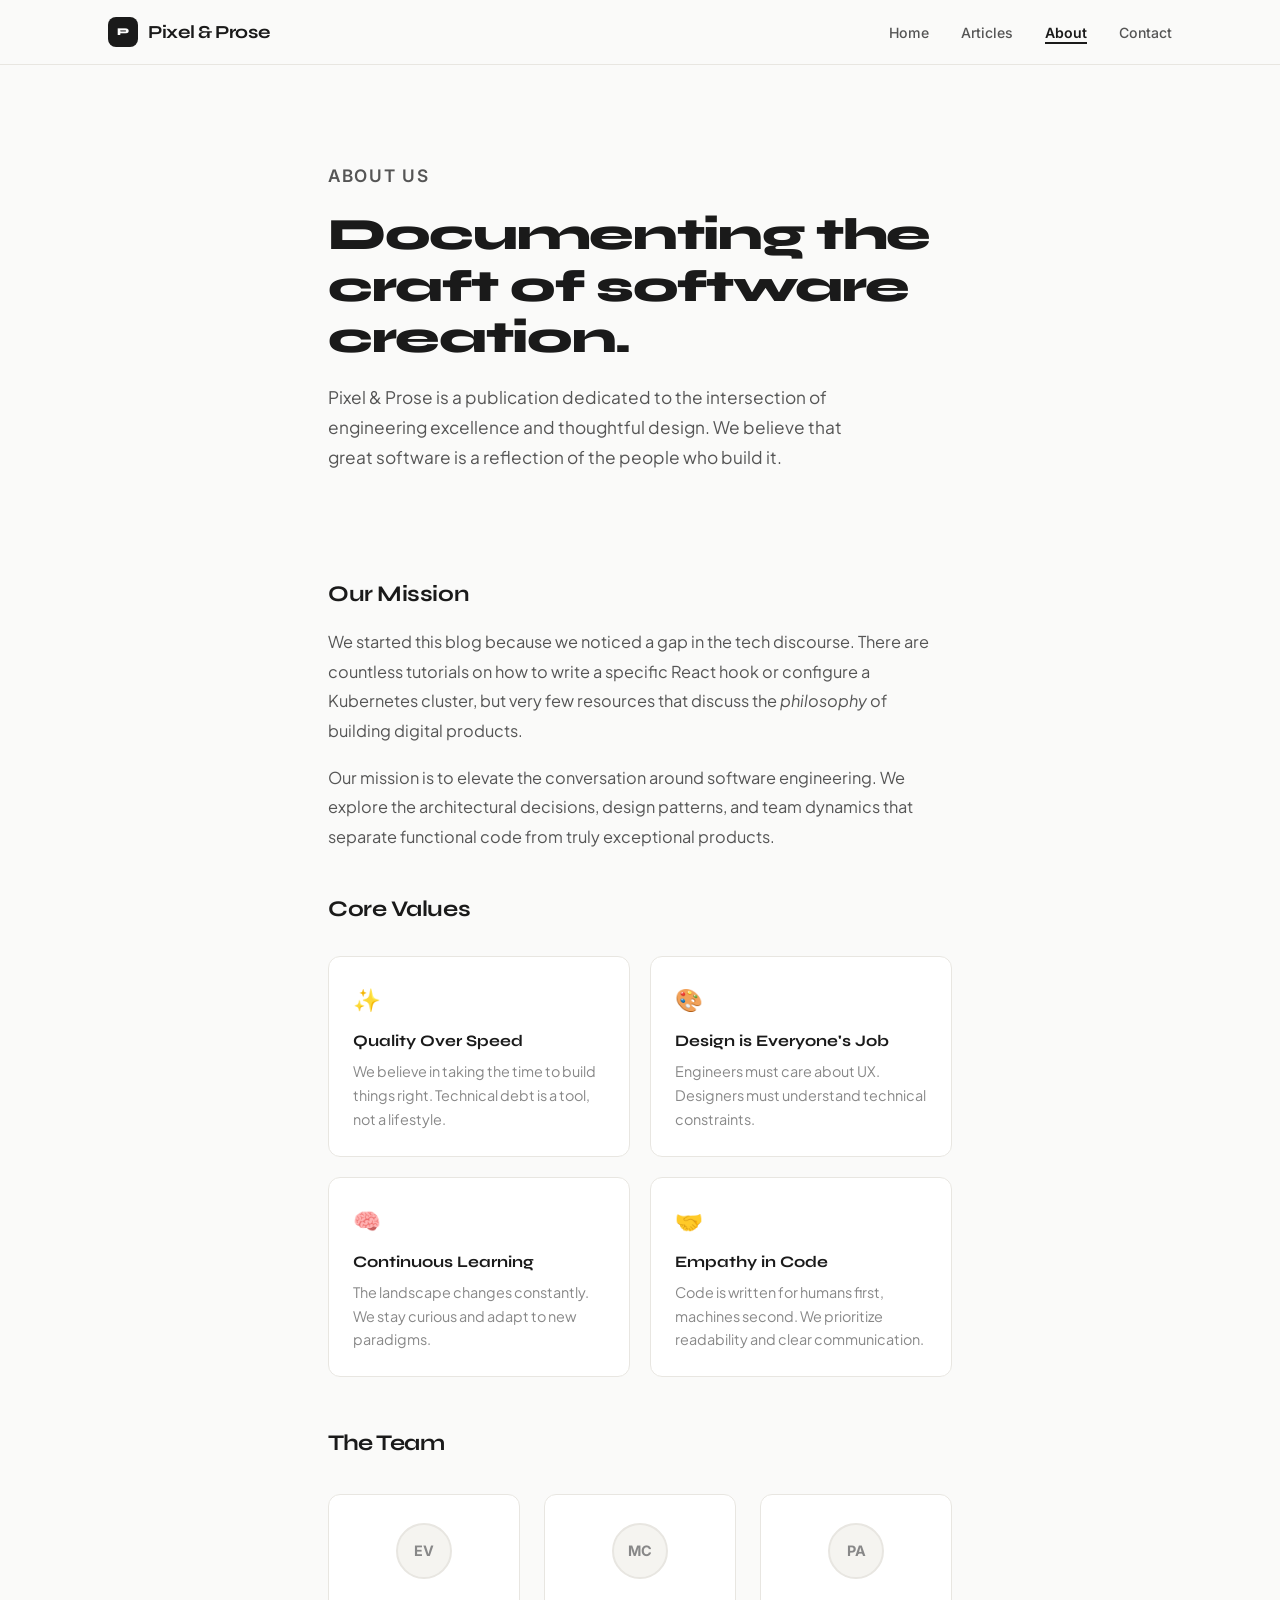
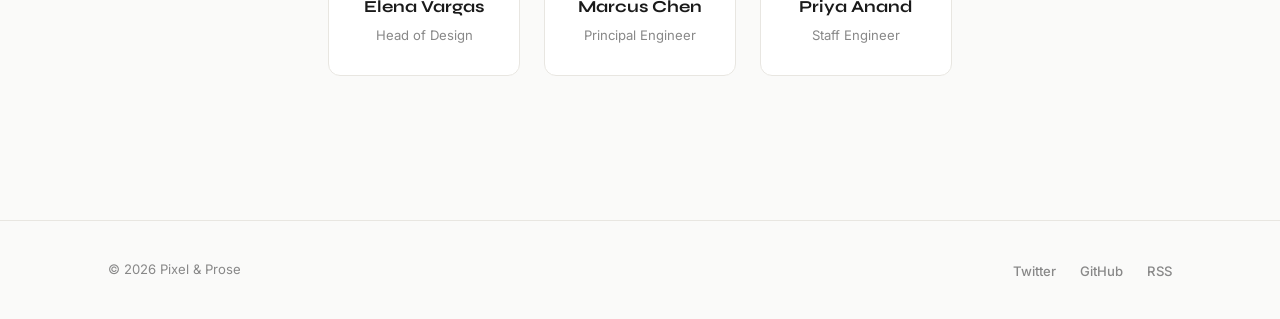
==== about.html @ aa7e4a98 "Initial commit for Pixel & Prose blog with light mode" ====
<!DOCTYPE html>
<html lang="en">
<head>
  <meta charset="UTF-8" />
  <meta name="viewport" content="width=device-width, initial-scale=1.0" />
  <title>About Us — Pixel &amp; Prose</title>
  
  <link rel="preconnect" href="https://fonts.googleapis.com" />
  <link rel="preconnect" href="https://fonts.gstatic.com" crossorigin />
  <link href="https://fonts.googleapis.com/css2?family=Inter:wght@400;500;600&family=Syne:wght@600;700;800&family=Plus+Jakarta+Sans:ital,wght@0,400;0,500;0,600;1,400&display=swap" rel="stylesheet" />

  <link rel="stylesheet" href="css/style.css" />
</head>
<body>

  <!-- Nav -->
  <nav class="nav">
    <div class="wrap">
      <a href="index.html" class="logo">
        <span class="logo-mark">P</span> Pixel&nbsp;&amp;&nbsp;Prose
      </a>
      <ul class="nav-list">
        <li><a href="index.html">Home</a></li>
        <li><a href="index.html#blog">Articles</a></li>
        <li><a href="about.html">About</a></li>
        <li><a href="contact.html">Contact</a></li>
      </ul>
      <button class="mobile-menu" id="menu-toggle" aria-label="Toggle menu">
        <svg viewBox="0 0 24 24" fill="none" stroke-width="2" stroke-linecap="round">
          <line x1="4" y1="7" x2="20" y2="7"/>
          <line x1="4" y1="12" x2="20" y2="12"/>
          <line x1="4" y1="17" x2="20" y2="17"/>
        </svg>
      </button>
    </div>
  </nav>

  <!-- Page Hero -->
  <header class="page-hero">
    <div class="wrap">
      <p class="hero-label">About Us</p>
      <h1>Documenting the craft of software creation.</h1>
      <p>Pixel & Prose is a publication dedicated to the intersection of engineering excellence and thoughtful design. We believe that great software is a reflection of the people who build it.</p>
    </div>
  </header>

  <!-- Page Content -->
  <main class="page-content">
    <h2>Our Mission</h2>
    <p>We started this blog because we noticed a gap in the tech discourse. There are countless tutorials on how to write a specific React hook or configure a Kubernetes cluster, but very few resources that discuss the <em>philosophy</em> of building digital products.</p>
    <p>Our mission is to elevate the conversation around software engineering. We explore the architectural decisions, design patterns, and team dynamics that separate functional code from truly exceptional products.</p>

    <h2>Core Values</h2>
    <div class="values-grid">
      <div class="value-card">
        <div class="icon">✨</div>
        <h3>Quality Over Speed</h3>
        <p>We believe in taking the time to build things right. Technical debt is a tool, not a lifestyle.</p>
      </div>
      <div class="value-card">
        <div class="icon">🎨</div>
        <h3>Design is Everyone's Job</h3>
        <p>Engineers must care about UX. Designers must understand technical constraints.</p>
      </div>
      <div class="value-card">
        <div class="icon">🧠</div>
        <h3>Continuous Learning</h3>
        <p>The landscape changes constantly. We stay curious and adapt to new paradigms.</p>
      </div>
      <div class="value-card">
        <div class="icon">🤝</div>
        <h3>Empathy in Code</h3>
        <p>Code is written for humans first, machines second. We prioritize readability and clear communication.</p>
      </div>
    </div>

    <h2>The Team</h2>
    <div class="team-grid">
      <div class="team-member">
        <div class="team-avatar">EV</div>
        <h3>Elena Vargas</h3>
        <div class="role">Head of Design</div>
      </div>
      <div class="team-member">
        <div class="team-avatar">MC</div>
        <h3>Marcus Chen</h3>
        <div class="role">Principal Engineer</div>
      </div>
      <div class="team-member">
        <div class="team-avatar">PA</div>
        <h3>Priya Anand</h3>
        <div class="role">Staff Engineer</div>
      </div>
    </div>
  </main>

  <!-- Footer -->
  <footer class="footer">
    <div class="wrap">
      <div class="footer-inner">
        <p>© 2026 Pixel &amp; Prose</p>
        <ul class="footer-links">
          <li><a href="#">Twitter</a></li>
          <li><a href="#">GitHub</a></li>
          <li><a href="#">RSS</a></li>
        </ul>
      </div>
    </div>
  </footer>

  <script src="js/main.js"></script>
</body>
</html>
---- css/style.css ----
/* ==========================================================
   PIXEL & PROSE — Design System
   ========================================================== */

/* ── Tokens ─────────────────────────────────────────────── */
:root {
  --white: #ffffff;
  --bg: #fafaf9;
  --bg-warm: #f5f4f0;
  --surface: #ffffff;
  --border: #e8e6e1;
  --border-light: #f0eeea;

  --text-primary: #1a1a1a;
  --text-secondary: #555555;
  --text-tertiary: #888888;

  --accent: #4f46e5;
  --accent-hover: #4338ca;
  --accent-subtle: rgba(79, 70, 229, 0.07);

  --tag-design: #7c3aed;
  --tag-design-bg: #f3f0ff;
  --tag-tech: #0d9488;
  --tag-tech-bg: #eefbfa;
  --tag-career: #c2410c;
  --tag-career-bg: #fff5ed;

  --font-display: 'Syne', sans-serif;
  --font-body: 'Plus Jakarta Sans', sans-serif;
  --font-ui: 'Inter', sans-serif;

  --radius: 12px;
  --ease: cubic-bezier(0.25, 0.46, 0.45, 0.94);
}

/* ── Reset ──────────────────────────────────────────────── */
*, *::before, *::after {
  margin: 0;
  padding: 0;
  box-sizing: border-box;
}

html {
  scroll-behavior: smooth;
  -webkit-font-smoothing: antialiased;
}

body {
  font-family: var(--font-body);
  background: var(--bg);
  color: var(--text-primary);
  line-height: 1.65;
  min-height: 100vh;
}

img { display: block; max-width: 100%; }
a   { text-decoration: none; color: inherit; }

/* ── Animations ─────────────────────────────────────────── */
@keyframes enter {
  from { opacity: 0; transform: translateY(20px); }
  to   { opacity: 1; transform: translateY(0); }
}

@keyframes fadeIn {
  from { opacity: 0; }
  to   { opacity: 1; }
}

/* ── Container ──────────────────────────────────────────── */
.wrap {
  max-width: 1120px;
  margin: 0 auto;
  padding: 0 28px;
}

/* ── Navbar ─────────────────────────────────────────────── */
.nav {
  position: sticky;
  top: 0;
  z-index: 50;
  background: rgba(250, 250, 249, 0.88);
  backdrop-filter: blur(14px);
  -webkit-backdrop-filter: blur(14px);
  border-bottom: 1px solid var(--border);
}

.nav .wrap {
  display: flex;
  align-items: center;
  justify-content: space-between;
  height: 64px;
}

.logo {
  display: flex;
  align-items: center;
  gap: 10px;
  font-family: var(--font-display);
  font-weight: 700;
  font-size: 1.15rem;
  color: var(--text-primary);
  letter-spacing: -0.02em;
}

.logo-mark {
  width: 30px;
  height: 30px;
  background: var(--text-primary);
  border-radius: 8px;
  color: var(--white);
  display: grid;
  place-items: center;
  font-size: 0.65rem;
  font-weight: 800;
  letter-spacing: 0;
  line-height: 1;
}

.nav-list {
  display: flex;
  gap: 32px;
  list-style: none;
}

.nav-list a {
  font-family: var(--font-ui);
  font-size: 0.88rem;
  font-weight: 500;
  color: var(--text-secondary);
  position: relative;
  transition: color 0.2s ease;
}

.nav-list a::after {
  content: '';
  position: absolute;
  left: 0;
  bottom: -3px;
  width: 0;
  height: 1.5px;
  background: var(--text-primary);
  transition: width 0.3s var(--ease);
}

.nav-list a:hover { color: var(--text-primary); }
.nav-list a:hover::after { width: 100%; }

.nav-list a.active {
  color: var(--text-primary);
  font-weight: 600;
}

.nav-list a.active::after {
  width: 100%;
}

/* Mobile menu */
.mobile-menu {
  display: none;
  background: none;
  border: none;
  cursor: pointer;
  padding: 6px;
}

.mobile-menu svg {
  width: 22px;
  height: 22px;
  stroke: var(--text-primary);
}

.mobile-nav {
  display: none;
  position: fixed;
  top: 64px;
  left: 0;
  right: 0;
  background: var(--white);
  border-bottom: 1px solid var(--border);
  padding: 16px 28px 24px;
  z-index: 49;
  animation: fadeIn 0.2s ease;
}

.mobile-nav.open {
  display: block;
}

.mobile-nav a {
  display: block;
  font-family: var(--font-ui);
  font-size: 1rem;
  font-weight: 500;
  color: var(--text-secondary);
  padding: 12px 0;
  border-bottom: 1px solid var(--border-light);
  transition: color 0.2s ease;
}

.mobile-nav a:last-child {
  border-bottom: none;
}

.mobile-nav a:hover {
  color: var(--text-primary);
}

/* ── Hero ───────────────────────────────────────────────── */
.hero {
  padding: 96px 0 64px;
  max-width: 680px;
  animation: enter 0.7s var(--ease) both;
}

.hero-label {
  font-family: var(--font-ui);
  font-size: 0.78rem;
  font-weight: 600;
  text-transform: uppercase;
  letter-spacing: 0.1em;
  color: var(--accent);
  margin-bottom: 18px;
}

.hero h1 {
  font-family: var(--font-display);
  font-weight: 800;
  font-size: clamp(2rem, 4.5vw, 3rem);
  line-height: 1.15;
  letter-spacing: -0.03em;
  color: var(--text-primary);
  margin-bottom: 18px;
}

.hero p {
  font-size: 1.08rem;
  color: var(--text-secondary);
  line-height: 1.75;
  max-width: 520px;
}

/* ── Section head ───────────────────────────────────────── */
.section-head {
  display: flex;
  align-items: center;
  gap: 16px;
  margin-bottom: 40px;
  animation: enter 0.7s var(--ease) 0.15s both;
}

.section-head h2 {
  font-family: var(--font-ui);
  font-size: 0.78rem;
  font-weight: 600;
  text-transform: uppercase;
  letter-spacing: 0.1em;
  color: var(--text-tertiary);
  white-space: nowrap;
}

.section-head hr {
  flex: 1;
  border: none;
  height: 1px;
  background: var(--border);
}

/* ── Blog grid ──────────────────────────────────────────── */
.posts { padding-bottom: 96px; }

.grid {
  display: grid;
  grid-template-columns: repeat(3, 1fr);
  gap: 24px;
}

/* ── Blog card ──────────────────────────────────────────── */
.card {
  background: var(--surface);
  border: 1px solid var(--border);
  border-radius: var(--radius);
  overflow: hidden;
  display: flex;
  flex-direction: column;
  transition:
    transform 0.35s var(--ease),
    box-shadow 0.35s var(--ease),
    border-color 0.35s ease;
  animation: enter 0.65s var(--ease) both;
}

.card:nth-child(1) { animation-delay: 0.25s; }
.card:nth-child(2) { animation-delay: 0.4s; }
.card:nth-child(3) { animation-delay: 0.55s; }

.card:hover {
  transform: translateY(-5px);
  box-shadow: 0 12px 40px rgba(0, 0, 0, 0.06), 0 2px 8px rgba(0, 0, 0, 0.04);
  border-color: var(--border-light);
}

.card-img {
  position: relative;
  height: 210px;
  overflow: hidden;
  background: var(--bg-warm);
}

.card-img img {
  width: 100%;
  height: 100%;
  object-fit: cover;
  transition: transform 0.5s var(--ease);
}

.card:hover .card-img img {
  transform: scale(1.04);
}

.card-content {
  padding: 26px 26px 24px;
  flex: 1;
  display: flex;
  flex-direction: column;
}

/* Tags */
.tag {
  display: inline-block;
  width: fit-content;
  padding: 4px 12px;
  border-radius: 6px;
  font-family: var(--font-ui);
  font-size: 0.7rem;
  font-weight: 600;
  letter-spacing: 0.04em;
  text-transform: uppercase;
  margin-bottom: 14px;
}

.tag--design { background: var(--tag-design-bg); color: var(--tag-design); }
.tag--tech   { background: var(--tag-tech-bg);   color: var(--tag-tech); }
.tag--career { background: var(--tag-career-bg); color: var(--tag-career); }

.card-title {
  font-family: var(--font-display);
  font-weight: 700;
  font-size: 1.18rem;
  line-height: 1.35;
  letter-spacing: -0.015em;
  color: var(--text-primary);
  margin-bottom: 10px;
}

.card-meta {
  display: flex;
  align-items: center;
  gap: 8px;
  font-family: var(--font-ui);
  font-size: 0.8rem;
  color: var(--text-tertiary);
  margin-bottom: 14px;
}

.card-meta .dot {
  width: 3px;
  height: 3px;
  border-radius: 50%;
  background: var(--text-tertiary);
  opacity: 0.5;
}

.card-excerpt {
  font-size: 0.92rem;
  color: var(--text-secondary);
  line-height: 1.7;
  flex: 1;
  margin-bottom: 22px;
}

.read-more {
  display: inline-flex;
  align-items: center;
  gap: 6px;
  font-family: var(--font-ui);
  font-size: 0.85rem;
  font-weight: 600;
  color: var(--accent);
  transition: color 0.2s ease;
}

.read-more .arrow {
  transition: transform 0.25s var(--ease);
  font-size: 1rem;
}

.read-more:hover { color: var(--accent-hover); }
.read-more:hover .arrow { transform: translateX(4px); }

/* ==========================================================
   ARTICLE PAGE
   ========================================================== */
.article-hero {
  padding: 96px 0 0;
  animation: enter 0.7s var(--ease) both;
}

.article-hero .wrap {
  max-width: 760px;
}

.back-link {
  display: inline-flex;
  align-items: center;
  gap: 6px;
  font-family: var(--font-ui);
  font-size: 0.85rem;
  font-weight: 500;
  color: var(--text-tertiary);
  margin-bottom: 32px;
  transition: color 0.2s ease;
}

.back-link:hover { color: var(--accent); }

.back-link .arrow-back {
  transition: transform 0.25s var(--ease);
}

.back-link:hover .arrow-back {
  transform: translateX(-3px);
}

.article-hero .tag {
  margin-bottom: 18px;
}

.article-hero h1 {
  font-family: var(--font-display);
  font-weight: 800;
  font-size: clamp(1.8rem, 4vw, 2.6rem);
  line-height: 1.2;
  letter-spacing: -0.025em;
  color: var(--text-primary);
  margin-bottom: 20px;
}

.article-meta {
  display: flex;
  align-items: center;
  gap: 12px;
  margin-bottom: 36px;
}

.author-avatar {
  width: 40px;
  height: 40px;
  border-radius: 50%;
  background: var(--bg-warm);
  border: 2px solid var(--border);
  display: grid;
  place-items: center;
  font-family: var(--font-ui);
  font-size: 0.75rem;
  font-weight: 700;
  color: var(--text-tertiary);
}

.author-info {
  font-family: var(--font-ui);
  font-size: 0.85rem;
}

.author-info .name {
  font-weight: 600;
  color: var(--text-primary);
}

.author-info .date {
  color: var(--text-tertiary);
  font-size: 0.82rem;
}

.article-cover {
  max-width: 760px;
  margin: 0 auto;
  border-radius: var(--radius);
  overflow: hidden;
  animation: enter 0.7s var(--ease) 0.1s both;
}

.article-cover img {
  width: 100%;
  height: 380px;
  object-fit: cover;
}

/* Article body */
.article-body {
  max-width: 680px;
  margin: 0 auto;
  padding: 48px 28px 96px;
  animation: enter 0.7s var(--ease) 0.2s both;
}

.article-body h2 {
  font-family: var(--font-display);
  font-weight: 700;
  font-size: 1.5rem;
  letter-spacing: -0.02em;
  color: var(--text-primary);
  margin: 40px 0 16px;
}

.article-body h2:first-child {
  margin-top: 0;
}

.article-body p {
  font-size: 1.05rem;
  color: var(--text-secondary);
  line-height: 1.85;
  margin-bottom: 20px;
}

.article-body blockquote {
  border-left: 3px solid var(--accent);
  padding: 16px 24px;
  margin: 28px 0;
  background: var(--accent-subtle);
  border-radius: 0 var(--radius) var(--radius) 0;
}

.article-body blockquote p {
  font-style: italic;
  color: var(--text-primary);
  margin-bottom: 0;
  font-size: 1.02rem;
}

.article-body ul {
  margin: 16px 0 24px 20px;
}

.article-body li {
  font-size: 1.02rem;
  color: var(--text-secondary);
  line-height: 1.8;
  margin-bottom: 8px;
}

.article-body a {
  color: var(--accent);
  font-weight: 500;
  text-decoration: underline;
  text-decoration-color: rgba(79, 70, 229, 0.3);
  text-underline-offset: 3px;
  transition: text-decoration-color 0.2s ease;
}

.article-body a:hover {
  text-decoration-color: var(--accent);
}

/* Article footer nav */
.article-footer-nav {
  display: flex;
  justify-content: space-between;
  align-items: center;
  padding: 32px 0;
  border-top: 1px solid var(--border);
  max-width: 680px;
  margin: 0 auto 64px;
}

.article-footer-nav a {
  font-family: var(--font-ui);
  font-size: 0.88rem;
  font-weight: 600;
  color: var(--accent);
  display: flex;
  align-items: center;
  gap: 6px;
  transition: color 0.2s ease;
}

.article-footer-nav a:hover {
  color: var(--accent-hover);
}

.article-footer-nav .prev-arrow {
  transition: transform 0.25s var(--ease);
}
.article-footer-nav a:hover .prev-arrow {
  transform: translateX(-3px);
}
.article-footer-nav .next-arrow {
  transition: transform 0.25s var(--ease);
}
.article-footer-nav a:hover .next-arrow {
  transform: translateX(3px);
}

/* ==========================================================
   ABOUT PAGE
   ========================================================== */
.page-hero {
  padding: 96px 0 64px;
  animation: enter 0.7s var(--ease) both;
}

.page-hero .wrap {
  max-width: 680px;
}

.page-hero h1 {
  font-family: var(--font-display);
  font-weight: 800;
  font-size: clamp(2rem, 4.5vw, 2.8rem);
  line-height: 1.15;
  letter-spacing: -0.03em;
  color: var(--text-primary);
  margin-bottom: 18px;
}

.page-hero p {
  font-size: 1.08rem;
  color: var(--text-secondary);
  line-height: 1.75;
  max-width: 540px;
}

.page-content {
  max-width: 680px;
  margin: 0 auto;
  padding: 0 28px 96px;
  animation: enter 0.7s var(--ease) 0.15s both;
}

.page-content h2 {
  font-family: var(--font-display);
  font-weight: 700;
  font-size: 1.4rem;
  letter-spacing: -0.02em;
  color: var(--text-primary);
  margin: 40px 0 14px;
}

.page-content p {
  font-size: 1.02rem;
  color: var(--text-secondary);
  line-height: 1.8;
  margin-bottom: 18px;
}

/* Team grid */
.team-grid {
  display: grid;
  grid-template-columns: repeat(3, 1fr);
  gap: 24px;
  margin: 32px 0 48px;
}

.team-member {
  background: var(--surface);
  border: 1px solid var(--border);
  border-radius: var(--radius);
  padding: 28px 24px;
  text-align: center;
  transition: transform 0.3s var(--ease), box-shadow 0.3s var(--ease);
}

.team-member:hover {
  transform: translateY(-3px);
  box-shadow: 0 8px 30px rgba(0, 0, 0, 0.05);
}

.team-avatar {
  width: 56px;
  height: 56px;
  border-radius: 50%;
  background: var(--bg-warm);
  border: 2px solid var(--border);
  display: grid;
  place-items: center;
  font-family: var(--font-ui);
  font-size: 0.9rem;
  font-weight: 700;
  color: var(--text-tertiary);
  margin: 0 auto 14px;
}

.team-member h3 {
  font-family: var(--font-display);
  font-size: 1.05rem;
  font-weight: 700;
  color: var(--text-primary);
  margin-bottom: 4px;
}

.team-member .role {
  font-family: var(--font-ui);
  font-size: 0.82rem;
  color: var(--text-tertiary);
}

/* Values */
.values-grid {
  display: grid;
  grid-template-columns: repeat(2, 1fr);
  gap: 20px;
  margin: 28px 0 48px;
}

.value-card {
  padding: 24px;
  background: var(--surface);
  border: 1px solid var(--border);
  border-radius: var(--radius);
}

.value-card .icon {
  font-size: 1.4rem;
  margin-bottom: 10px;
}

.value-card h3 {
  font-family: var(--font-display);
  font-weight: 700;
  font-size: 1rem;
  color: var(--text-primary);
  margin-bottom: 6px;
}

.value-card p {
  font-size: 0.9rem;
  color: var(--text-tertiary);
  margin-bottom: 0;
  line-height: 1.65;
}

/* ==========================================================
   CONTACT PAGE
   ========================================================== */
.contact-grid {
  display: grid;
  grid-template-columns: 1fr 1fr;
  gap: 48px;
  margin-top: 8px;
}

.contact-info h2 {
  font-family: var(--font-display);
  font-weight: 700;
  font-size: 1.3rem;
  color: var(--text-primary);
  margin-bottom: 14px;
}

.contact-info p {
  font-size: 0.95rem;
  color: var(--text-secondary);
  line-height: 1.75;
  margin-bottom: 28px;
}

.contact-channels {
  list-style: none;
}

.contact-channels li {
  display: flex;
  align-items: flex-start;
  gap: 14px;
  padding: 18px 0;
  border-bottom: 1px solid var(--border-light);
}

.contact-channels li:last-child {
  border-bottom: none;
}

.channel-icon {
  width: 40px;
  height: 40px;
  border-radius: 10px;
  background: var(--accent-subtle);
  display: grid;
  place-items: center;
  font-size: 1rem;
  flex-shrink: 0;
}

.channel-label {
  font-family: var(--font-ui);
  font-size: 0.78rem;
  font-weight: 600;
  text-transform: uppercase;
  letter-spacing: 0.06em;
  color: var(--text-tertiary);
  margin-bottom: 2px;
}

.channel-value {
  font-size: 0.95rem;
  color: var(--text-primary);
  font-weight: 500;
}

/* Contact form */
.contact-form {
  background: var(--surface);
  border: 1px solid var(--border);
  border-radius: var(--radius);
  padding: 32px;
}

.contact-form h2 {
  font-family: var(--font-display);
  font-weight: 700;
  font-size: 1.2rem;
  color: var(--text-primary);
  margin-bottom: 24px;
}

.form-group {
  margin-bottom: 20px;
}

.form-group label {
  display: block;
  font-family: var(--font-ui);
  font-size: 0.82rem;
  font-weight: 600;
  color: var(--text-primary);
  margin-bottom: 7px;
}

.form-group input,
.form-group textarea {
  width: 100%;
  padding: 11px 14px;
  font-family: var(--font-body);
  font-size: 0.92rem;
  color: var(--text-primary);
  background: var(--bg);
  border: 1px solid var(--border);
  border-radius: 8px;
  outline: none;
  transition: border-color 0.2s ease, box-shadow 0.2s ease;
}

.form-group input::placeholder,
.form-group textarea::placeholder {
  color: var(--text-tertiary);
}

.form-group input:focus,
.form-group textarea:focus {
  border-color: var(--accent);
  box-shadow: 0 0 0 3px rgba(79, 70, 229, 0.1);
}

.form-group textarea {
  min-height: 120px;
  resize: vertical;
}

.form-row {
  display: grid;
  grid-template-columns: 1fr 1fr;
  gap: 16px;
}

.submit-btn {
  display: inline-flex;
  align-items: center;
  gap: 8px;
  padding: 12px 28px;
  background: var(--text-primary);
  color: var(--white);
  font-family: var(--font-ui);
  font-size: 0.88rem;
  font-weight: 600;
  border: none;
  border-radius: 8px;
  cursor: pointer;
  transition: background 0.2s ease, transform 0.2s var(--ease);
}

.submit-btn:hover {
  background: var(--accent);
  transform: translateY(-1px);
}

.submit-btn .arrow {
  transition: transform 0.25s var(--ease);
}

.submit-btn:hover .arrow {
  transform: translateX(3px);
}

/* Toast notification */
.toast {
  position: fixed;
  bottom: 32px;
  right: 32px;
  background: var(--text-primary);
  color: var(--white);
  padding: 14px 24px;
  border-radius: 10px;
  font-family: var(--font-ui);
  font-size: 0.88rem;
  font-weight: 500;
  box-shadow: 0 8px 30px rgba(0,0,0,0.15);
  transform: translateY(20px);
  opacity: 0;
  transition: all 0.35s var(--ease);
  z-index: 999;
  pointer-events: none;
}

.toast.show {
  transform: translateY(0);
  opacity: 1;
}

/* ── Footer ─────────────────────────────────────────────── */
.footer {
  border-top: 1px solid var(--border);
  padding: 36px 0;
}

.footer-inner {
  display: flex;
  align-items: center;
  justify-content: space-between;
}

.footer p {
  font-family: var(--font-ui);
  font-size: 0.82rem;
  color: var(--text-tertiary);
}

.footer a {
  color: var(--text-secondary);
  font-weight: 500;
  transition: color 0.2s ease;
}

.footer a:hover { color: var(--text-primary); }

.footer-links {
  display: flex;
  gap: 24px;
  list-style: none;
}

.footer-links a {
  font-family: var(--font-ui);
  font-size: 0.82rem;
  color: var(--text-tertiary);
  transition: color 0.2s ease;
}

.footer-links a:hover { color: var(--text-primary); }

/* ==========================================================
   RESPONSIVE — TABLET
   ========================================================== */
@media (max-width: 960px) {
  .grid {
    grid-template-columns: repeat(2, 1fr);
  }
  .card:nth-child(3) {
    grid-column: 1 / -1;
    max-width: 540px;
  }
  .team-grid {
    grid-template-columns: repeat(2, 1fr);
  }
  .contact-grid {
    grid-template-columns: 1fr;
    gap: 40px;
  }
}

/* ==========================================================
   RESPONSIVE — MOBILE
   ========================================================== */
@media (max-width: 640px) {
  .nav-list { display: none; }
  .mobile-menu { display: block; }

  .hero { padding: 72px 0 48px; }
  .hero h1 { font-size: 1.75rem; }
  .page-hero { padding: 72px 0 48px; }
  .page-hero h1 { font-size: 1.75rem; }
  .article-hero { padding: 72px 0 0; }

  .grid { grid-template-columns: 1fr; }
  .card:nth-child(3) { max-width: 100%; }
  .card-img { height: 190px; }
  .card-content { padding: 22px 20px 20px; }
  .wrap { padding: 0 18px; }

  .article-cover img { height: 240px; }
  .article-body { padding: 32px 18px 64px; }

  .team-grid { grid-template-columns: 1fr; }
  .values-grid { grid-template-columns: 1fr; }

  .form-row { grid-template-columns: 1fr; }

  .footer-inner { flex-direction: column; gap: 12px; }
  .footer-links { gap: 18px; }

  .page-content { padding: 0 18px 64px; }

  .article-footer-nav {
    padding: 24px 18px;
    flex-direction: column;
    gap: 16px;
    align-items: flex-start;
  }

  .toast {
    left: 18px;
    right: 18px;
    bottom: 18px;
    text-align: center;
  }
}
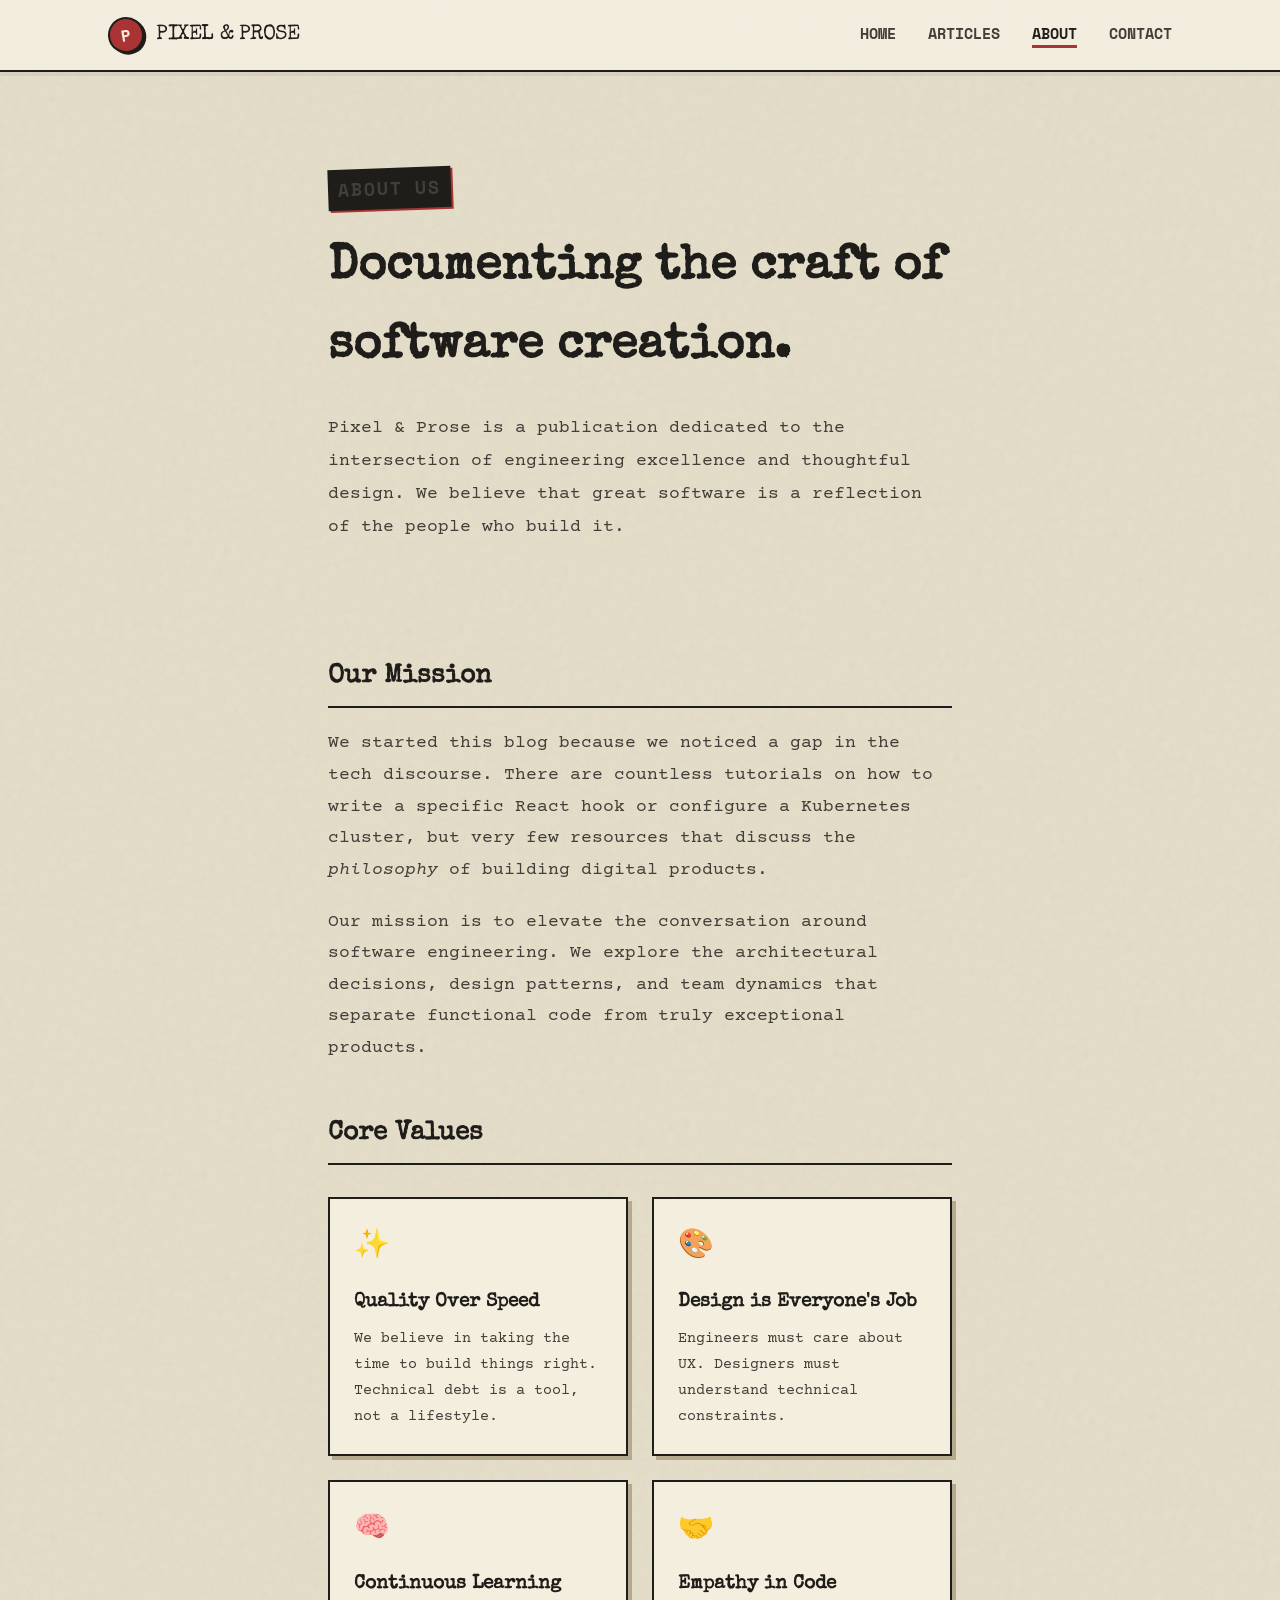
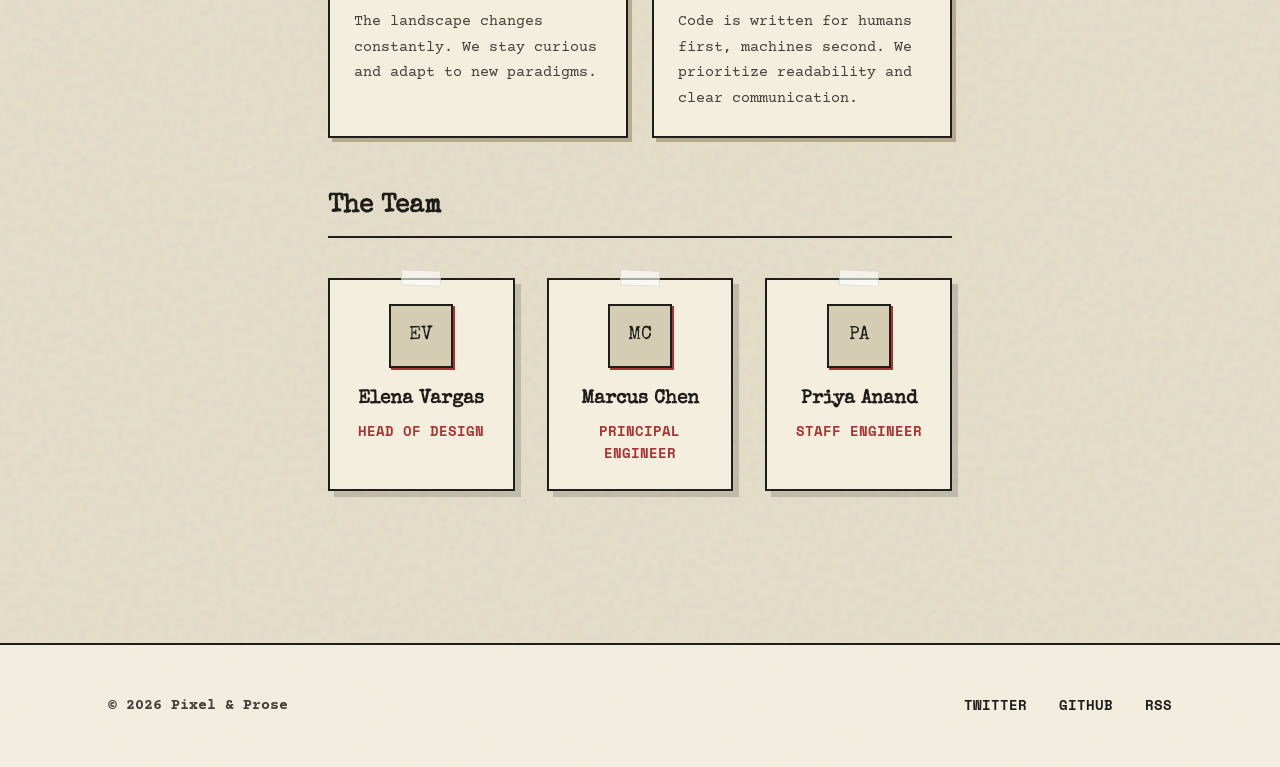
==== commit 51af4b7c: "UI Redesign: Realistic and man-made aesthetic" ====
--- a/about.html
+++ b/about.html
@@ -7,7 +7,7 @@
   
   <link rel="preconnect" href="https://fonts.googleapis.com" />
   <link rel="preconnect" href="https://fonts.gstatic.com" crossorigin />
-  <link href="https://fonts.googleapis.com/css2?family=Inter:wght@400;500;600&family=Syne:wght@600;700;800&family=Plus+Jakarta+Sans:ital,wght@0,400;0,500;0,600;1,400&display=swap" rel="stylesheet" />
+  <link href="https://fonts.googleapis.com/css2?family=Courier+Prime:ital,wght@0,400;0,700;1,400;1,700&family=Space+Mono:ital,wght@0,400;0,700;1,400;1,700&family=Special+Elite&display=swap" rel="stylesheet" />
 
   <link rel="stylesheet" href="css/style.css" />
 </head>
--- a/css/style.css
+++ b/css/style.css
@@ -1,36 +1,36 @@
 /* ==========================================================
-   PIXEL & PROSE — Design System
+   PIXEL & PROSE — Realistic Man-Made Design System
    ========================================================== */
 
 /* ── Tokens ─────────────────────────────────────────────── */
 :root {
-  --white: #ffffff;
-  --bg: #fafaf9;
-  --bg-warm: #f5f4f0;
-  --surface: #ffffff;
-  --border: #e8e6e1;
-  --border-light: #f0eeea;
-
-  --text-primary: #1a1a1a;
-  --text-secondary: #555555;
-  --text-tertiary: #888888;
-
-  --accent: #4f46e5;
-  --accent-hover: #4338ca;
-  --accent-subtle: rgba(79, 70, 229, 0.07);
-
-  --tag-design: #7c3aed;
-  --tag-design-bg: #f3f0ff;
-  --tag-tech: #0d9488;
-  --tag-tech-bg: #eefbfa;
-  --tag-career: #c2410c;
-  --tag-career-bg: #fff5ed;
-
-  --font-display: 'Syne', sans-serif;
-  --font-body: 'Plus Jakarta Sans', sans-serif;
-  --font-ui: 'Inter', sans-serif;
-
-  --radius: 12px;
+  --white: #fdfbf7;
+  --bg: #e4ddc8;
+  --bg-warm: #d5ccb4;
+  --surface: #f4eedf;
+  --border: #b5aa8e;
+  --border-light: #d1c7b0;
+
+  --text-primary: #1f1d1a;
+  --text-secondary: #423e38;
+  --text-tertiary: #6b645a;
+
+  --accent: #aa3333;
+  --accent-hover: #882222;
+  --accent-subtle: rgba(170, 51, 51, 0.1);
+
+  --tag-design: #235b80;
+  --tag-design-bg: transparent;
+  --tag-tech: #8a6135;
+  --tag-tech-bg: transparent;
+  --tag-career: #4c6a46;
+  --tag-career-bg: transparent;
+
+  --font-display: 'Special Elite', cursive;
+  --font-body: 'Courier Prime', monospace;
+  --font-ui: 'Space Mono', monospace;
+
+  --radius: 2px;
   --ease: cubic-bezier(0.25, 0.46, 0.45, 0.94);
 }
 
@@ -48,7 +48,9 @@
 
 body {
   font-family: var(--font-body);
-  background: var(--bg);
+  background-color: var(--bg);
+  /* A simple SVG noise pattern for paper texture */
+  background-image: url("data:image/svg+xml,%3Csvg viewBox='0 0 200 200' xmlns='http://www.w3.org/2000/svg'%3E%3Cfilter id='noiseFilter'%3E%3CfeTurbulence type='fractalNoise' baseFrequency='0.85' numOctaves='3' stitchTiles='stitch'/%3E%3C/filter%3E%3Crect width='100%25' height='100%25' filter='url(%23noiseFilter)' opacity='0.08'/%3E%3C/svg%3E");
   color: var(--text-primary);
   line-height: 1.65;
   min-height: 100vh;
@@ -59,8 +61,8 @@
 
 /* ── Animations ─────────────────────────────────────────── */
 @keyframes enter {
-  from { opacity: 0; transform: translateY(20px); }
-  to   { opacity: 1; transform: translateY(0); }
+  from { opacity: 0; transform: translateY(20px) rotate(-2deg); }
+  to   { opacity: 1; transform: translateY(0) rotate(0); }
 }
 
 @keyframes fadeIn {
@@ -80,42 +82,45 @@
   position: sticky;
   top: 0;
   z-index: 50;
-  background: rgba(250, 250, 249, 0.88);
-  backdrop-filter: blur(14px);
-  -webkit-backdrop-filter: blur(14px);
-  border-bottom: 1px solid var(--border);
+  background: var(--surface);
+  border-bottom: 2px solid var(--text-primary);
+  box-shadow: 0 4px 0px rgba(0,0,0,0.05);
+  background-image: url("data:image/svg+xml,%3Csvg viewBox='0 0 200 200' xmlns='http://www.w3.org/2000/svg'%3E%3Cfilter id='noiseFilter'%3E%3CfeTurbulence type='fractalNoise' baseFrequency='0.85' numOctaves='3' stitchTiles='stitch'/%3E%3C/filter%3E%3Crect width='100%25' height='100%25' filter='url(%23noiseFilter)' opacity='0.05'/%3E%3C/svg%3E");
 }
 
 .nav .wrap {
   display: flex;
   align-items: center;
   justify-content: space-between;
-  height: 64px;
+  height: 70px;
 }
 
 .logo {
   display: flex;
   align-items: center;
-  gap: 10px;
-  font-family: var(--font-display);
-  font-weight: 700;
-  font-size: 1.15rem;
+  gap: 12px;
+  font-family: var(--font-display);
+  font-weight: 400;
+  font-size: 1.3rem;
   color: var(--text-primary);
   letter-spacing: -0.02em;
+  text-transform: uppercase;
 }
 
 .logo-mark {
-  width: 30px;
-  height: 30px;
-  background: var(--text-primary);
-  border-radius: 8px;
-  color: var(--white);
+  width: 36px;
+  height: 36px;
+  background: var(--accent);
+  border: 2px solid var(--text-primary);
+  border-radius: 50%;
+  color: var(--surface);
   display: grid;
   place-items: center;
-  font-size: 0.65rem;
-  font-weight: 800;
-  letter-spacing: 0;
-  line-height: 1;
+  font-family: var(--font-ui);
+  font-size: 1rem;
+  font-weight: 700;
+  transform: rotate(-10deg);
+  box-shadow: 2px 2px 0 var(--text-primary);
 }
 
 .nav-list {
@@ -126,35 +131,33 @@
 
 .nav-list a {
   font-family: var(--font-ui);
-  font-size: 0.88rem;
-  font-weight: 500;
+  font-size: 0.95rem;
+  font-weight: 700;
   color: var(--text-secondary);
   position: relative;
-  transition: color 0.2s ease;
+  transition: color 0.2s ease, transform 0.2s;
+  text-transform: uppercase;
 }
 
 .nav-list a::after {
   content: '';
   position: absolute;
   left: 0;
-  bottom: -3px;
+  bottom: -4px;
   width: 0;
-  height: 1.5px;
-  background: var(--text-primary);
+  height: 3px;
+  background: var(--accent);
   transition: width 0.3s var(--ease);
 }
 
-.nav-list a:hover { color: var(--text-primary); }
+.nav-list a:hover { color: var(--text-primary); transform: translateY(-1px); }
 .nav-list a:hover::after { width: 100%; }
 
 .nav-list a.active {
   color: var(--text-primary);
-  font-weight: 600;
-}
-
-.nav-list a.active::after {
-  width: 100%;
-}
+  font-weight: 700;
+}
+.nav-list a.active::after { width: 100%; }
 
 /* Mobile menu */
 .mobile-menu {
@@ -166,46 +169,39 @@
 }
 
 .mobile-menu svg {
-  width: 22px;
-  height: 22px;
+  width: 26px;
+  height: 26px;
   stroke: var(--text-primary);
 }
 
 .mobile-nav {
   display: none;
   position: fixed;
-  top: 64px;
+  top: 70px;
   left: 0;
   right: 0;
-  background: var(--white);
-  border-bottom: 1px solid var(--border);
-  padding: 16px 28px 24px;
+  background: var(--surface);
+  border-bottom: 2px solid var(--text-primary);
+  padding: 20px 28px 30px;
   z-index: 49;
   animation: fadeIn 0.2s ease;
-}
-
-.mobile-nav.open {
-  display: block;
-}
+  background-image: url("data:image/svg+xml,%3Csvg viewBox='0 0 200 200' xmlns='http://www.w3.org/2000/svg'%3E%3Cfilter id='noiseFilter'%3E%3CfeTurbulence type='fractalNoise' baseFrequency='0.85' numOctaves='3' stitchTiles='stitch'/%3E%3C/filter%3E%3Crect width='100%25' height='100%25' filter='url(%23noiseFilter)' opacity='0.05'/%3E%3C/svg%3E");
+}
+
+.mobile-nav.open { display: block; }
 
 .mobile-nav a {
   display: block;
   font-family: var(--font-ui);
-  font-size: 1rem;
-  font-weight: 500;
-  color: var(--text-secondary);
-  padding: 12px 0;
-  border-bottom: 1px solid var(--border-light);
-  transition: color 0.2s ease;
-}
-
-.mobile-nav a:last-child {
-  border-bottom: none;
-}
-
-.mobile-nav a:hover {
-  color: var(--text-primary);
-}
+  font-size: 1.1rem;
+  font-weight: 700;
+  color: var(--text-primary);
+  padding: 14px 0;
+  border-bottom: 2px dashed var(--border);
+  text-transform: uppercase;
+}
+.mobile-nav a:last-child { border-bottom: none; }
+.mobile-nav a:hover { color: var(--accent); padding-left: 10px; transition: padding 0.2s; }
 
 /* ── Hero ───────────────────────────────────────────────── */
 .hero {
@@ -215,30 +211,35 @@
 }
 
 .hero-label {
-  font-family: var(--font-ui);
-  font-size: 0.78rem;
-  font-weight: 600;
+  display: inline-block;
+  font-family: var(--font-ui);
+  font-size: 0.85rem;
+  font-weight: 700;
   text-transform: uppercase;
   letter-spacing: 0.1em;
-  color: var(--accent);
-  margin-bottom: 18px;
+  color: var(--white);
+  background: var(--text-primary);
+  padding: 4px 10px;
+  margin-bottom: 20px;
+  transform: rotate(-2deg);
+  box-shadow: 2px 2px 0 var(--accent);
 }
 
 .hero h1 {
   font-family: var(--font-display);
-  font-weight: 800;
-  font-size: clamp(2rem, 4.5vw, 3rem);
-  line-height: 1.15;
-  letter-spacing: -0.03em;
-  color: var(--text-primary);
-  margin-bottom: 18px;
+  font-weight: 400;
+  font-size: clamp(2.2rem, 5vw, 3.5rem);
+  line-height: 1.1;
+  color: var(--text-primary);
+  margin-bottom: 24px;
+  text-shadow: 2px 2px 0px rgba(0,0,0,0.1);
 }
 
 .hero p {
-  font-size: 1.08rem;
+  font-size: 1.15rem;
   color: var(--text-secondary);
-  line-height: 1.75;
-  max-width: 520px;
+  line-height: 1.8;
+  max-width: 580px;
 }
 
 /* ── Section head ───────────────────────────────────────── */
@@ -246,25 +247,28 @@
   display: flex;
   align-items: center;
   gap: 16px;
-  margin-bottom: 40px;
+  margin-bottom: 48px;
   animation: enter 0.7s var(--ease) 0.15s both;
 }
 
 .section-head h2 {
-  font-family: var(--font-ui);
-  font-size: 0.78rem;
-  font-weight: 600;
-  text-transform: uppercase;
-  letter-spacing: 0.1em;
-  color: var(--text-tertiary);
-  white-space: nowrap;
+  font-family: var(--font-display);
+  font-size: 1.4rem;
+  font-weight: 400;
+  text-transform: uppercase;
+  color: var(--text-primary);
+  background: var(--surface);
+  padding: 4px 12px;
+  border: 2px solid var(--text-primary);
+  box-shadow: 4px 4px 0 var(--border);
 }
 
 .section-head hr {
   flex: 1;
   border: none;
-  height: 1px;
-  background: var(--border);
+  height: 2px;
+  background: var(--text-primary);
+  border-bottom: 2px dashed var(--border);
 }
 
 /* ── Blog grid ──────────────────────────────────────────── */
@@ -273,54 +277,65 @@
 .grid {
   display: grid;
   grid-template-columns: repeat(3, 1fr);
-  gap: 24px;
+  gap: 40px;
 }
 
 /* ── Blog card ──────────────────────────────────────────── */
 .card {
   background: var(--surface);
-  border: 1px solid var(--border);
-  border-radius: var(--radius);
-  overflow: hidden;
+  border: 2px solid var(--text-primary);
+  padding: 16px;
   display: flex;
   flex-direction: column;
-  transition:
-    transform 0.35s var(--ease),
-    box-shadow 0.35s var(--ease),
-    border-color 0.35s ease;
+  transition: transform 0.2s var(--ease), box-shadow 0.2s var(--ease);
   animation: enter 0.65s var(--ease) both;
-}
+  box-shadow: 8px 8px 0px rgba(0,0,0,0.15);
+  position: relative;
+}
+/* Tape effect */
+.card::before {
+  content: '';
+  position: absolute;
+  top: -12px;
+  left: 50%;
+  transform: translateX(-50%) rotate(-3deg);
+  width: 80px;
+  height: 24px;
+  background: rgba(255,255,255,0.6);
+  border: 1px solid rgba(0,0,0,0.1);
+  box-shadow: 1px 1px 3px rgba(0,0,0,0.1);
+  z-index: 10;
+}
+
+.card:nth-child(even) { transform: rotate(2deg); }
+.card:nth-child(odd) { transform: rotate(-1.5deg); }
 
 .card:nth-child(1) { animation-delay: 0.25s; }
 .card:nth-child(2) { animation-delay: 0.4s; }
 .card:nth-child(3) { animation-delay: 0.55s; }
 
 .card:hover {
-  transform: translateY(-5px);
-  box-shadow: 0 12px 40px rgba(0, 0, 0, 0.06), 0 2px 8px rgba(0, 0, 0, 0.04);
-  border-color: var(--border-light);
+  transform: translateY(-5px) scale(1.02);
+  box-shadow: 12px 12px 0px rgba(0,0,0,0.2);
 }
 
 .card-img {
   position: relative;
-  height: 210px;
+  height: 200px;
   overflow: hidden;
+  border: 2px solid var(--text-primary);
   background: var(--bg-warm);
+  filter: sepia(0.3) contrast(1.1);
 }
 
 .card-img img {
   width: 100%;
   height: 100%;
   object-fit: cover;
-  transition: transform 0.5s var(--ease);
-}
-
-.card:hover .card-img img {
-  transform: scale(1.04);
 }
 
 .card-content {
-  padding: 26px 26px 24px;
+  padding: 24px 8px 12px;
   flex: 1;
   display: flex;
   flex-direction: column;
@@ -330,74 +345,71 @@
 .tag {
   display: inline-block;
   width: fit-content;
-  padding: 4px 12px;
-  border-radius: 6px;
-  font-family: var(--font-ui);
-  font-size: 0.7rem;
-  font-weight: 600;
-  letter-spacing: 0.04em;
-  text-transform: uppercase;
-  margin-bottom: 14px;
-}
-
-.tag--design { background: var(--tag-design-bg); color: var(--tag-design); }
-.tag--tech   { background: var(--tag-tech-bg);   color: var(--tag-tech); }
-.tag--career { background: var(--tag-career-bg); color: var(--tag-career); }
+  padding: 4px 8px;
+  font-family: var(--font-ui);
+  font-size: 0.75rem;
+  font-weight: 700;
+  letter-spacing: 0.05em;
+  text-transform: uppercase;
+  margin-bottom: 16px;
+  border: 2px solid;
+  transform: rotate(-1deg);
+}
+
+.tag--design { border-color: var(--tag-design); color: var(--tag-design); box-shadow: 2px 2px 0 var(--tag-design); }
+.tag--tech   { border-color: var(--tag-tech); color: var(--tag-tech); box-shadow: 2px 2px 0 var(--tag-tech); }
+.tag--career { border-color: var(--tag-career); color: var(--tag-career); box-shadow: 2px 2px 0 var(--tag-career); }
 
 .card-title {
   font-family: var(--font-display);
-  font-weight: 700;
-  font-size: 1.18rem;
-  line-height: 1.35;
-  letter-spacing: -0.015em;
-  color: var(--text-primary);
-  margin-bottom: 10px;
+  font-weight: 400;
+  font-size: 1.3rem;
+  line-height: 1.25;
+  color: var(--text-primary);
+  margin-bottom: 12px;
 }
 
 .card-meta {
   display: flex;
   align-items: center;
-  gap: 8px;
-  font-family: var(--font-ui);
-  font-size: 0.8rem;
+  gap: 10px;
+  font-family: var(--font-body);
+  font-size: 0.85rem;
   color: var(--text-tertiary);
-  margin-bottom: 14px;
+  margin-bottom: 16px;
 }
 
 .card-meta .dot {
-  width: 3px;
-  height: 3px;
-  border-radius: 50%;
+  width: 4px;
+  height: 4px;
   background: var(--text-tertiary);
-  opacity: 0.5;
 }
 
 .card-excerpt {
-  font-size: 0.92rem;
+  font-size: 0.95rem;
   color: var(--text-secondary);
-  line-height: 1.7;
+  line-height: 1.6;
   flex: 1;
-  margin-bottom: 22px;
+  margin-bottom: 24px;
 }
 
 .read-more {
   display: inline-flex;
   align-items: center;
-  gap: 6px;
-  font-family: var(--font-ui);
-  font-size: 0.85rem;
-  font-weight: 600;
-  color: var(--accent);
-  transition: color 0.2s ease;
-}
-
-.read-more .arrow {
-  transition: transform 0.25s var(--ease);
-  font-size: 1rem;
-}
-
-.read-more:hover { color: var(--accent-hover); }
-.read-more:hover .arrow { transform: translateX(4px); }
+  gap: 8px;
+  font-family: var(--font-ui);
+  font-size: 0.9rem;
+  font-weight: 700;
+  color: var(--surface);
+  background: var(--text-primary);
+  padding: 8px 16px;
+  transition: transform 0.2s ease, background 0.2s;
+  box-shadow: 3px 3px 0 var(--accent);
+  text-transform: uppercase;
+  width: fit-content;
+}
+
+.read-more:hover { background: var(--accent); transform: translate(-2px, -2px); box-shadow: 5px 5px 0 var(--text-primary); }
 
 /* ==========================================================
    ARTICLE PAGE
@@ -414,155 +426,158 @@
 .back-link {
   display: inline-flex;
   align-items: center;
-  gap: 6px;
-  font-family: var(--font-ui);
-  font-size: 0.85rem;
-  font-weight: 500;
-  color: var(--text-tertiary);
+  gap: 8px;
+  font-family: var(--font-ui);
+  font-size: 0.9rem;
+  font-weight: 700;
+  color: var(--text-primary);
   margin-bottom: 32px;
-  transition: color 0.2s ease;
-}
-
-.back-link:hover { color: var(--accent); }
-
-.back-link .arrow-back {
-  transition: transform 0.25s var(--ease);
-}
-
-.back-link:hover .arrow-back {
-  transform: translateX(-3px);
-}
-
-.article-hero .tag {
-  margin-bottom: 18px;
-}
+  border: 2px solid var(--text-primary);
+  padding: 6px 12px;
+  background: var(--surface);
+  box-shadow: 3px 3px 0 var(--border);
+  transition: transform 0.2s, box-shadow 0.2s;
+}
+
+.back-link:hover { transform: translate(-2px, -2px); box-shadow: 5px 5px 0 var(--accent); }
 
 .article-hero h1 {
   font-family: var(--font-display);
-  font-weight: 800;
-  font-size: clamp(1.8rem, 4vw, 2.6rem);
-  line-height: 1.2;
-  letter-spacing: -0.025em;
-  color: var(--text-primary);
-  margin-bottom: 20px;
+  font-weight: 400;
+  font-size: clamp(2rem, 4.5vw, 3rem);
+  line-height: 1.15;
+  color: var(--text-primary);
+  margin-bottom: 24px;
 }
 
 .article-meta {
   display: flex;
   align-items: center;
-  gap: 12px;
-  margin-bottom: 36px;
+  gap: 16px;
+  margin-bottom: 40px;
+  padding-bottom: 24px;
+  border-bottom: 2px dashed var(--border);
 }
 
 .author-avatar {
-  width: 40px;
-  height: 40px;
-  border-radius: 50%;
-  background: var(--bg-warm);
-  border: 2px solid var(--border);
+  width: 48px;
+  height: 48px;
+  border-radius: 0;
+  background: var(--surface);
+  border: 2px solid var(--text-primary);
   display: grid;
   place-items: center;
-  font-family: var(--font-ui);
-  font-size: 0.75rem;
-  font-weight: 700;
-  color: var(--text-tertiary);
-}
-
-.author-info {
-  font-family: var(--font-ui);
-  font-size: 0.85rem;
-}
-
-.author-info .name {
-  font-weight: 600;
-  color: var(--text-primary);
-}
-
-.author-info .date {
-  color: var(--text-tertiary);
-  font-size: 0.82rem;
-}
+  font-family: var(--font-display);
+  font-size: 1.2rem;
+  font-weight: 400;
+  color: var(--text-primary);
+  box-shadow: 2px 2px 0 var(--accent);
+  transform: rotate(-3deg);
+}
+
+.author-info { font-family: var(--font-body); font-size: 0.95rem; }
+.author-info .name { font-weight: 700; color: var(--text-primary); }
+.author-info .date { color: var(--text-secondary); }
 
 .article-cover {
   max-width: 760px;
   margin: 0 auto;
-  border-radius: var(--radius);
-  overflow: hidden;
+  border: 4px solid var(--surface);
+  box-shadow: 8px 8px 0 rgba(0,0,0,0.2), 0 0 0 2px var(--text-primary);
+  position: relative;
   animation: enter 0.7s var(--ease) 0.1s both;
+  transform: rotate(1deg);
 }
 
 .article-cover img {
   width: 100%;
-  height: 380px;
+  height: 400px;
   object-fit: cover;
+  filter: sepia(0.2) grayscale(0.2);
+}
+
+.article-cover::before {
+  content: '';
+  position: absolute;
+  top: -15px; left: -15px;
+  width: 60px; height: 20px;
+  background: rgba(255,255,255,0.7);
+  transform: rotate(-45deg);
+  border: 1px solid rgba(0,0,0,0.1);
+  z-index: 10;
+}
+
+.article-cover::after {
+  content: '';
+  position: absolute;
+  bottom: -15px; right: -15px;
+  width: 60px; height: 20px;
+  background: rgba(255,255,255,0.7);
+  transform: rotate(-45deg);
+  border: 1px solid rgba(0,0,0,0.1);
+  z-index: 10;
 }
 
 /* Article body */
 .article-body {
   max-width: 680px;
   margin: 0 auto;
-  padding: 48px 28px 96px;
+  padding: 64px 28px 96px;
   animation: enter 0.7s var(--ease) 0.2s both;
 }
 
 .article-body h2 {
   font-family: var(--font-display);
-  font-weight: 700;
-  font-size: 1.5rem;
-  letter-spacing: -0.02em;
-  color: var(--text-primary);
-  margin: 40px 0 16px;
-}
-
-.article-body h2:first-child {
-  margin-top: 0;
+  font-weight: 400;
+  font-size: 1.8rem;
+  color: var(--text-primary);
+  margin: 48px 0 20px;
+  border-bottom: 2px solid var(--text-primary);
+  padding-bottom: 8px;
 }
 
 .article-body p {
-  font-size: 1.05rem;
-  color: var(--text-secondary);
-  line-height: 1.85;
-  margin-bottom: 20px;
-}
-
-.article-body blockquote {
-  border-left: 3px solid var(--accent);
-  padding: 16px 24px;
-  margin: 28px 0;
-  background: var(--accent-subtle);
-  border-radius: 0 var(--radius) var(--radius) 0;
-}
-
-.article-body blockquote p {
-  font-style: italic;
-  color: var(--text-primary);
-  margin-bottom: 0;
-  font-size: 1.02rem;
-}
-
-.article-body ul {
-  margin: 16px 0 24px 20px;
-}
-
-.article-body li {
-  font-size: 1.02rem;
+  font-size: 1.1rem;
   color: var(--text-secondary);
   line-height: 1.8;
-  margin-bottom: 8px;
+  margin-bottom: 24px;
+}
+
+.article-body blockquote {
+  border-left: 4px solid var(--accent);
+  padding: 20px 24px;
+  margin: 32px 0;
+  background: var(--surface);
+  box-shadow: 4px 4px 0 var(--border);
+  font-family: var(--font-body);
+}
+
+.article-body blockquote p {
+  font-weight: 700;
+  color: var(--text-primary);
+  margin-bottom: 0;
+  font-size: 1.1rem;
+}
+
+.article-body ul { margin: 20px 0 24px 24px; list-style-type: square; }
+.article-body li {
+  font-size: 1.1rem;
+  color: var(--text-secondary);
+  line-height: 1.8;
+  margin-bottom: 10px;
 }
 
 .article-body a {
-  color: var(--accent);
-  font-weight: 500;
-  text-decoration: underline;
-  text-decoration-color: rgba(79, 70, 229, 0.3);
-  text-underline-offset: 3px;
-  transition: text-decoration-color 0.2s ease;
-}
-
-.article-body a:hover {
-  text-decoration-color: var(--accent);
-}
+  color: var(--text-primary);
+  font-weight: 700;
+  background: var(--border-light);
+  padding: 2px 4px;
+  border: 1px solid var(--text-primary);
+  box-shadow: 2px 2px 0 var(--accent);
+  transition: background 0.2s;
+}
+
+.article-body a:hover { background: var(--accent); color: var(--surface); box-shadow: 2px 2px 0 var(--text-primary); }
 
 /* Article footer nav */
 .article-footer-nav {
@@ -570,38 +585,25 @@
   justify-content: space-between;
   align-items: center;
   padding: 32px 0;
-  border-top: 1px solid var(--border);
+  border-top: 2px dashed var(--border);
   max-width: 680px;
   margin: 0 auto 64px;
 }
 
 .article-footer-nav a {
   font-family: var(--font-ui);
-  font-size: 0.88rem;
-  font-weight: 600;
-  color: var(--accent);
-  display: flex;
-  align-items: center;
-  gap: 6px;
-  transition: color 0.2s ease;
-}
-
-.article-footer-nav a:hover {
-  color: var(--accent-hover);
-}
-
-.article-footer-nav .prev-arrow {
-  transition: transform 0.25s var(--ease);
-}
-.article-footer-nav a:hover .prev-arrow {
-  transform: translateX(-3px);
-}
-.article-footer-nav .next-arrow {
-  transition: transform 0.25s var(--ease);
-}
-.article-footer-nav a:hover .next-arrow {
-  transform: translateX(3px);
-}
+  font-size: 0.95rem;
+  font-weight: 700;
+  color: var(--text-primary);
+  border: 2px solid var(--text-primary);
+  padding: 8px 16px;
+  background: var(--surface);
+  box-shadow: 3px 3px 0 var(--border);
+  transition: transform 0.2s;
+  text-transform: uppercase;
+}
+
+.article-footer-nav a:hover { transform: translate(-2px, -2px); box-shadow: 5px 5px 0 var(--accent); }
 
 /* ==========================================================
    ABOUT PAGE
@@ -611,25 +613,19 @@
   animation: enter 0.7s var(--ease) both;
 }
 
-.page-hero .wrap {
-  max-width: 680px;
-}
+.page-hero .wrap { max-width: 680px; }
 
 .page-hero h1 {
   font-family: var(--font-display);
-  font-weight: 800;
-  font-size: clamp(2rem, 4.5vw, 2.8rem);
-  line-height: 1.15;
-  letter-spacing: -0.03em;
-  color: var(--text-primary);
-  margin-bottom: 18px;
+  font-size: 3rem;
+  color: var(--text-primary);
+  margin-bottom: 24px;
 }
 
 .page-hero p {
-  font-size: 1.08rem;
+  font-size: 1.15rem;
   color: var(--text-secondary);
-  line-height: 1.75;
-  max-width: 540px;
+  line-height: 1.8;
 }
 
 .page-content {
@@ -641,104 +637,110 @@
 
 .page-content h2 {
   font-family: var(--font-display);
-  font-weight: 700;
-  font-size: 1.4rem;
-  letter-spacing: -0.02em;
-  color: var(--text-primary);
-  margin: 40px 0 14px;
+  font-size: 1.6rem;
+  color: var(--text-primary);
+  margin: 48px 0 20px;
+  border-bottom: 2px solid var(--text-primary);
+  padding-bottom: 8px;
 }
 
 .page-content p {
-  font-size: 1.02rem;
+  font-size: 1.1rem;
   color: var(--text-secondary);
   line-height: 1.8;
-  margin-bottom: 18px;
+  margin-bottom: 20px;
 }
 
 /* Team grid */
 .team-grid {
   display: grid;
   grid-template-columns: repeat(3, 1fr);
-  gap: 24px;
-  margin: 32px 0 48px;
+  gap: 32px;
+  margin: 40px 0 56px;
 }
 
 .team-member {
   background: var(--surface);
-  border: 1px solid var(--border);
-  border-radius: var(--radius);
-  padding: 28px 24px;
+  border: 2px solid var(--text-primary);
+  padding: 24px 16px;
   text-align: center;
-  transition: transform 0.3s var(--ease), box-shadow 0.3s var(--ease);
-}
-
-.team-member:hover {
-  transform: translateY(-3px);
-  box-shadow: 0 8px 30px rgba(0, 0, 0, 0.05);
-}
+  box-shadow: 6px 6px 0 rgba(0,0,0,0.15);
+  position: relative;
+  transition: transform 0.2s;
+}
+
+.team-member::before {
+  content: '';
+  position: absolute;
+  top: -10px; left: 50%;
+  transform: translateX(-50%) rotate(2deg);
+  width: 40px; height: 16px;
+  background: rgba(255,255,255,0.6);
+  border: 1px solid rgba(0,0,0,0.1);
+  z-index: 2;
+}
+
+.team-member:hover { transform: translateY(-4px) rotate(-1deg); }
 
 .team-avatar {
-  width: 56px;
-  height: 56px;
-  border-radius: 50%;
+  width: 64px;
+  height: 64px;
+  border-radius: 0;
   background: var(--bg-warm);
-  border: 2px solid var(--border);
+  border: 2px solid var(--text-primary);
   display: grid;
   place-items: center;
-  font-family: var(--font-ui);
-  font-size: 0.9rem;
-  font-weight: 700;
-  color: var(--text-tertiary);
-  margin: 0 auto 14px;
+  font-family: var(--font-display);
+  font-size: 1.2rem;
+  color: var(--text-primary);
+  margin: 0 auto 16px;
+  box-shadow: 2px 2px 0 var(--accent);
 }
 
 .team-member h3 {
   font-family: var(--font-display);
-  font-size: 1.05rem;
-  font-weight: 700;
+  font-size: 1.2rem;
   color: var(--text-primary);
   margin-bottom: 4px;
 }
 
 .team-member .role {
   font-family: var(--font-ui);
-  font-size: 0.82rem;
-  color: var(--text-tertiary);
+  font-size: 0.85rem;
+  font-weight: 700;
+  color: var(--accent);
+  text-transform: uppercase;
 }
 
 /* Values */
 .values-grid {
   display: grid;
   grid-template-columns: repeat(2, 1fr);
-  gap: 20px;
-  margin: 28px 0 48px;
+  gap: 24px;
+  margin: 32px 0 48px;
 }
 
 .value-card {
   padding: 24px;
   background: var(--surface);
-  border: 1px solid var(--border);
-  border-radius: var(--radius);
-}
-
-.value-card .icon {
-  font-size: 1.4rem;
-  margin-bottom: 10px;
-}
+  border: 2px solid var(--text-primary);
+  box-shadow: 4px 4px 0 var(--border);
+}
+
+.value-card .icon { font-size: 1.8rem; margin-bottom: 16px; }
 
 .value-card h3 {
   font-family: var(--font-display);
-  font-weight: 700;
-  font-size: 1rem;
-  color: var(--text-primary);
-  margin-bottom: 6px;
+  font-size: 1.2rem;
+  color: var(--text-primary);
+  margin-bottom: 8px;
 }
 
 .value-card p {
-  font-size: 0.9rem;
-  color: var(--text-tertiary);
+  font-size: 0.95rem;
+  color: var(--text-secondary);
   margin-bottom: 0;
-  line-height: 1.65;
+  line-height: 1.7;
 }
 
 /* ==========================================================
@@ -746,176 +748,163 @@
    ========================================================== */
 .contact-grid {
   display: grid;
-  grid-template-columns: 1fr 1fr;
-  gap: 48px;
-  margin-top: 8px;
+  grid-template-columns: 1fr 1.2fr;
+  gap: 56px;
+  margin-top: 16px;
 }
 
 .contact-info h2 {
   font-family: var(--font-display);
-  font-weight: 700;
-  font-size: 1.3rem;
-  color: var(--text-primary);
-  margin-bottom: 14px;
+  font-size: 1.6rem;
+  color: var(--text-primary);
+  margin-bottom: 16px;
 }
 
 .contact-info p {
-  font-size: 0.95rem;
+  font-size: 1.05rem;
   color: var(--text-secondary);
-  line-height: 1.75;
-  margin-bottom: 28px;
-}
-
-.contact-channels {
-  list-style: none;
-}
+  line-height: 1.8;
+  margin-bottom: 32px;
+}
+
+.contact-channels { list-style: none; }
 
 .contact-channels li {
   display: flex;
   align-items: flex-start;
-  gap: 14px;
-  padding: 18px 0;
-  border-bottom: 1px solid var(--border-light);
-}
-
-.contact-channels li:last-child {
-  border-bottom: none;
-}
+  gap: 16px;
+  padding: 20px 0;
+  border-bottom: 2px dashed var(--border);
+}
+
+.contact-channels li:last-child { border-bottom: none; }
 
 .channel-icon {
-  width: 40px;
-  height: 40px;
-  border-radius: 10px;
-  background: var(--accent-subtle);
+  width: 48px;
+  height: 48px;
+  background: var(--surface);
+  border: 2px solid var(--text-primary);
+  box-shadow: 2px 2px 0 var(--accent);
   display: grid;
   place-items: center;
-  font-size: 1rem;
+  font-size: 1.2rem;
   flex-shrink: 0;
+  transform: rotate(-3deg);
 }
 
 .channel-label {
   font-family: var(--font-ui);
-  font-size: 0.78rem;
-  font-weight: 600;
-  text-transform: uppercase;
-  letter-spacing: 0.06em;
-  color: var(--text-tertiary);
-  margin-bottom: 2px;
+  font-size: 0.85rem;
+  font-weight: 700;
+  text-transform: uppercase;
+  letter-spacing: 0.05em;
+  color: var(--accent);
+  margin-bottom: 4px;
 }
 
 .channel-value {
-  font-size: 0.95rem;
-  color: var(--text-primary);
-  font-weight: 500;
+  font-size: 1.05rem;
+  color: var(--text-primary);
+  font-weight: 700;
 }
 
 /* Contact form */
 .contact-form {
   background: var(--surface);
-  border: 1px solid var(--border);
-  border-radius: var(--radius);
+  border: 2px solid var(--text-primary);
   padding: 32px;
+  box-shadow: 8px 8px 0 rgba(0,0,0,0.15);
+  position: relative;
+}
+
+.contact-form::before {
+  content: '';
+  position: absolute;
+  top: -10px; right: -10px;
+  width: 30px; height: 30px;
+  background: var(--accent);
+  border-radius: 50%;
+  box-shadow: inset 2px 2px 5px rgba(0,0,0,0.3);
+  z-index: 10;
 }
 
 .contact-form h2 {
   font-family: var(--font-display);
-  font-weight: 700;
-  font-size: 1.2rem;
-  color: var(--text-primary);
-  margin-bottom: 24px;
-}
-
-.form-group {
-  margin-bottom: 20px;
-}
+  font-size: 1.4rem;
+  color: var(--text-primary);
+  margin-bottom: 32px;
+}
+
+.form-group { margin-bottom: 24px; }
 
 .form-group label {
   display: block;
   font-family: var(--font-ui);
-  font-size: 0.82rem;
-  font-weight: 600;
-  color: var(--text-primary);
-  margin-bottom: 7px;
+  font-size: 0.9rem;
+  font-weight: 700;
+  color: var(--text-primary);
+  margin-bottom: 8px;
+  text-transform: uppercase;
 }
 
 .form-group input,
 .form-group textarea {
   width: 100%;
-  padding: 11px 14px;
+  padding: 12px 16px;
   font-family: var(--font-body);
-  font-size: 0.92rem;
+  font-size: 1.05rem;
   color: var(--text-primary);
   background: var(--bg);
-  border: 1px solid var(--border);
-  border-radius: 8px;
+  border: 2px solid var(--text-primary);
   outline: none;
-  transition: border-color 0.2s ease, box-shadow 0.2s ease;
-}
-
-.form-group input::placeholder,
-.form-group textarea::placeholder {
-  color: var(--text-tertiary);
+  transition: box-shadow 0.2s;
 }
 
 .form-group input:focus,
-.form-group textarea:focus {
-  border-color: var(--accent);
-  box-shadow: 0 0 0 3px rgba(79, 70, 229, 0.1);
-}
-
-.form-group textarea {
-  min-height: 120px;
-  resize: vertical;
-}
+.form-group textarea:focus { box-shadow: 4px 4px 0 var(--accent); }
+
+.form-group textarea { min-height: 140px; resize: vertical; }
 
 .form-row {
   display: grid;
   grid-template-columns: 1fr 1fr;
-  gap: 16px;
+  gap: 20px;
 }
 
 .submit-btn {
   display: inline-flex;
   align-items: center;
-  gap: 8px;
-  padding: 12px 28px;
+  gap: 12px;
+  padding: 14px 32px;
   background: var(--text-primary);
-  color: var(--white);
-  font-family: var(--font-ui);
-  font-size: 0.88rem;
-  font-weight: 600;
-  border: none;
-  border-radius: 8px;
+  color: var(--surface);
+  font-family: var(--font-ui);
+  font-size: 1rem;
+  font-weight: 700;
+  text-transform: uppercase;
+  border: 2px solid var(--text-primary);
   cursor: pointer;
-  transition: background 0.2s ease, transform 0.2s var(--ease);
+  box-shadow: 4px 4px 0 var(--accent);
+  transition: transform 0.2s, box-shadow 0.2s;
 }
 
 .submit-btn:hover {
-  background: var(--accent);
-  transform: translateY(-1px);
-}
-
-.submit-btn .arrow {
-  transition: transform 0.25s var(--ease);
-}
-
-.submit-btn:hover .arrow {
-  transform: translateX(3px);
-}
-
-/* Toast notification */
+  transform: translate(-2px, -2px);
+  box-shadow: 6px 6px 0 var(--accent-hover);
+}
+
 .toast {
   position: fixed;
-  bottom: 32px;
-  right: 32px;
-  background: var(--text-primary);
-  color: var(--white);
-  padding: 14px 24px;
-  border-radius: 10px;
-  font-family: var(--font-ui);
-  font-size: 0.88rem;
-  font-weight: 500;
-  box-shadow: 0 8px 30px rgba(0,0,0,0.15);
+  bottom: 32px; right: 32px;
+  background: var(--surface);
+  color: var(--text-primary);
+  padding: 16px 28px;
+  border: 2px solid var(--text-primary);
+  font-family: var(--font-ui);
+  font-size: 0.95rem;
+  font-weight: 700;
+  text-transform: uppercase;
+  box-shadow: 6px 6px 0 var(--accent);
   transform: translateY(20px);
   opacity: 0;
   transition: all 0.35s var(--ease);
@@ -923,15 +912,14 @@
   pointer-events: none;
 }
 
-.toast.show {
-  transform: translateY(0);
-  opacity: 1;
-}
+.toast.show { transform: translateY(0); opacity: 1; }
 
 /* ── Footer ─────────────────────────────────────────────── */
 .footer {
-  border-top: 1px solid var(--border);
-  padding: 36px 0;
+  border-top: 2px solid var(--text-primary);
+  padding: 48px 0;
+  background: var(--surface);
+  background-image: url("data:image/svg+xml,%3Csvg viewBox='0 0 200 200' xmlns='http://www.w3.org/2000/svg'%3E%3Cfilter id='noiseFilter'%3E%3CfeTurbulence type='fractalNoise' baseFrequency='0.85' numOctaves='3' stitchTiles='stitch'/%3E%3C/filter%3E%3Crect width='100%25' height='100%25' filter='url(%23noiseFilter)' opacity='0.05'/%3E%3C/svg%3E");
 }
 
 .footer-inner {
@@ -941,97 +929,58 @@
 }
 
 .footer p {
-  font-family: var(--font-ui);
-  font-size: 0.82rem;
-  color: var(--text-tertiary);
-}
-
-.footer a {
+  font-family: var(--font-body);
+  font-size: 0.95rem;
   color: var(--text-secondary);
-  font-weight: 500;
-  transition: color 0.2s ease;
-}
-
-.footer a:hover { color: var(--text-primary); }
+  font-weight: 700;
+}
 
 .footer-links {
   display: flex;
-  gap: 24px;
+  gap: 32px;
   list-style: none;
 }
 
 .footer-links a {
   font-family: var(--font-ui);
-  font-size: 0.82rem;
-  color: var(--text-tertiary);
-  transition: color 0.2s ease;
-}
-
-.footer-links a:hover { color: var(--text-primary); }
+  font-size: 0.9rem;
+  font-weight: 700;
+  color: var(--text-primary);
+  text-transform: uppercase;
+  border-bottom: 2px solid transparent;
+  transition: border-color 0.2s;
+}
+
+.footer-links a:hover { border-color: var(--accent); }
 
 /* ==========================================================
-   RESPONSIVE — TABLET
+   RESPONSIVE
    ========================================================== */
 @media (max-width: 960px) {
-  .grid {
-    grid-template-columns: repeat(2, 1fr);
-  }
-  .card:nth-child(3) {
-    grid-column: 1 / -1;
-    max-width: 540px;
-  }
-  .team-grid {
-    grid-template-columns: repeat(2, 1fr);
-  }
-  .contact-grid {
-    grid-template-columns: 1fr;
-    gap: 40px;
-  }
-}
-
-/* ==========================================================
-   RESPONSIVE — MOBILE
-   ========================================================== */
+  .grid { grid-template-columns: repeat(2, 1fr); }
+  .card:nth-child(3) { grid-column: 1 / -1; max-width: 540px; }
+  .team-grid { grid-template-columns: repeat(2, 1fr); }
+  .contact-grid { grid-template-columns: 1fr; gap: 48px; }
+}
+
 @media (max-width: 640px) {
   .nav-list { display: none; }
   .mobile-menu { display: block; }
-
   .hero { padding: 72px 0 48px; }
-  .hero h1 { font-size: 1.75rem; }
+  .hero h1 { font-size: 2.2rem; }
   .page-hero { padding: 72px 0 48px; }
-  .page-hero h1 { font-size: 1.75rem; }
+  .page-hero h1 { font-size: 2.2rem; }
   .article-hero { padding: 72px 0 0; }
-
   .grid { grid-template-columns: 1fr; }
   .card:nth-child(3) { max-width: 100%; }
-  .card-img { height: 190px; }
-  .card-content { padding: 22px 20px 20px; }
-  .wrap { padding: 0 18px; }
-
-  .article-cover img { height: 240px; }
-  .article-body { padding: 32px 18px 64px; }
-
-  .team-grid { grid-template-columns: 1fr; }
-  .values-grid { grid-template-columns: 1fr; }
-
-  .form-row { grid-template-columns: 1fr; }
-
-  .footer-inner { flex-direction: column; gap: 12px; }
-  .footer-links { gap: 18px; }
-
-  .page-content { padding: 0 18px 64px; }
-
-  .article-footer-nav {
-    padding: 24px 18px;
-    flex-direction: column;
-    gap: 16px;
-    align-items: flex-start;
-  }
-
-  .toast {
-    left: 18px;
-    right: 18px;
-    bottom: 18px;
-    text-align: center;
-  }
-}
+  .card-img { height: 180px; }
+  .wrap { padding: 0 20px; }
+  .article-cover img { height: 260px; }
+  .article-body { padding: 40px 20px 64px; }
+  .team-grid, .values-grid, .form-row { grid-template-columns: 1fr; }
+  .footer-inner { flex-direction: column; gap: 16px; }
+  .footer-links { gap: 20px; }
+  .page-content { padding: 0 20px 64px; }
+  .article-footer-nav { padding: 24px 20px; flex-direction: column; gap: 16px; align-items: flex-start; }
+  .toast { left: 20px; right: 20px; bottom: 20px; text-align: center; }
+}
